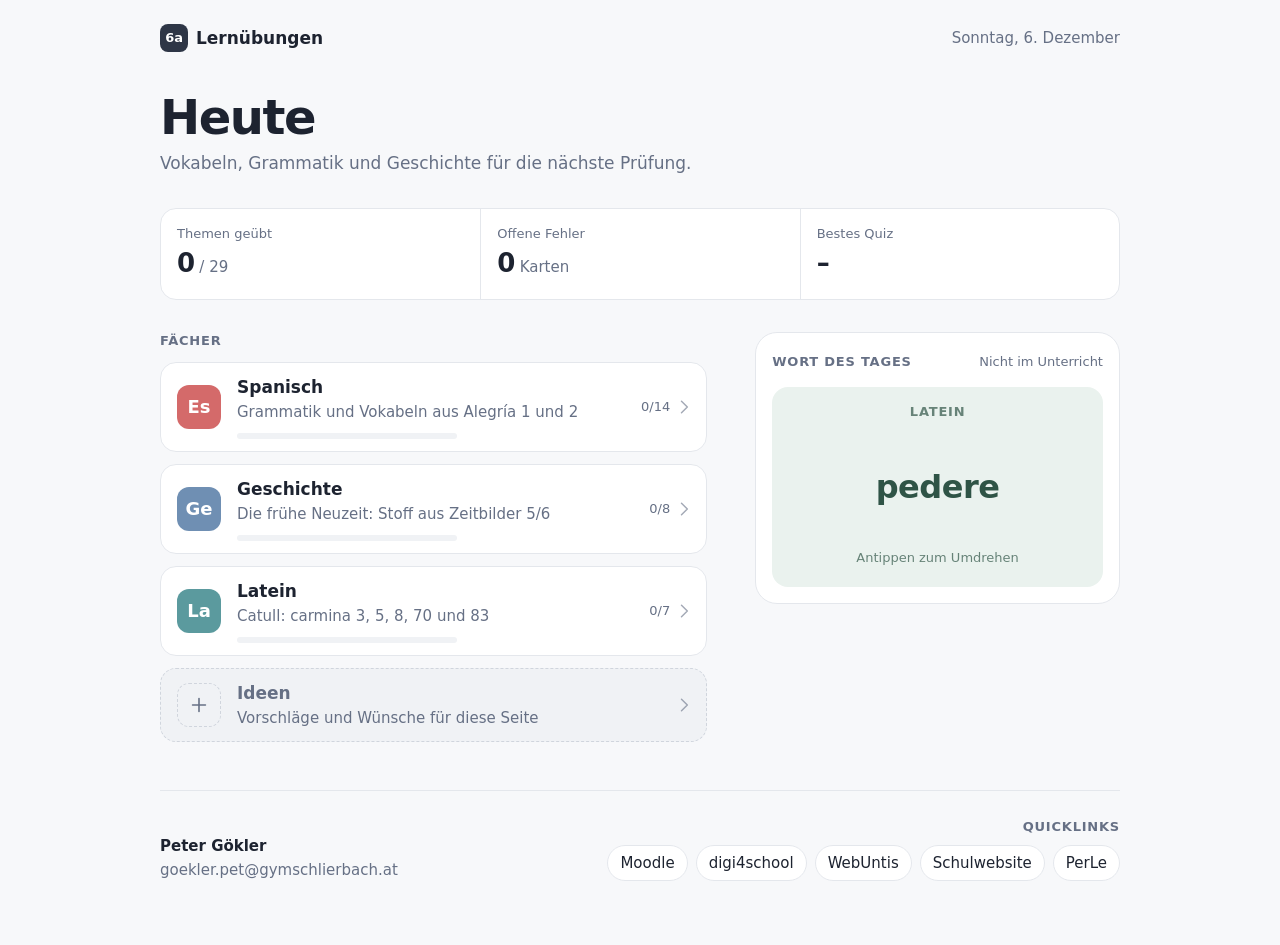
==== index.html @ 44336290 "Start screen: Ideen box, funny Wort des Tages, footer with quicklinks; subject links - Ideen row (al" ====
<!doctype html>
<html lang="de">
<head>
  <meta charset="utf-8">
  <meta name="viewport" content="width=device-width, initial-scale=1, viewport-fit=cover">
  <meta name="theme-color" content="#F7F8FA" media="(prefers-color-scheme: light)">
  <meta name="theme-color" content="#111317" media="(prefers-color-scheme: dark)">
  <meta name="description" content="Karteikarten, Quiz und Trainer für die 6a: Spanisch, Geschichte und Latein.">
  <title>6a Lernübungen</title>
  <link rel="icon" href="data:image/svg+xml,%3Csvg xmlns='http://www.w3.org/2000/svg' viewBox='0 0 32 32'%3E%3Crect width='32' height='32' rx='8' fill='%232E3646'/%3E%3Ctext x='16' y='21.5' text-anchor='middle' font-family='-apple-system,Segoe UI,Roboto,sans-serif' font-size='14' font-weight='700' fill='%23FFFFFF'%3E6a%3C/text%3E%3C/svg%3E">
  <link rel="stylesheet" href="assets/style.css?v=4">
</head>
<body>
  <div id="app"></div>
  <noscript><p class="page">Diese Seite braucht JavaScript.</p></noscript>

  <!-- The list of subjects and topics. Edit this file to add more. -->
  <script src="subjects/index.js?v=4"></script>
  <!-- Funny words for the "Wort des Tages" card (not part of any vocabulary). -->
  <script src="subjects/wort-des-tages.js?v=4"></script>
  <script src="assets/app.js?v=4"></script>
</body>
</html>
---- assets/style.css ----
/* Design tokens: see DESIGN.md. Use these names, not raw values. */
:root {
  color-scheme: light dark;

  --bg: #F7F8FA;
  --surface: #FFFFFF;
  --surface-2: #F0F2F5;
  --border: #E4E7EC;
  --border-strong: #D0D5DD;
  --text: #1D2330;
  --text-2: #667085;
  --primary: #2E3646;
  --primary-hover: #414B5E;
  --on-primary: #FFFFFF;
  --accent: #7BA696;
  --accent-soft: #EAF2EE;
  --on-accent-soft: #2F5446;
  --success: #3E8E66;
  --error: #C8564B;
  --success-bg: rgba(62, 142, 102, 0.10);
  --error-bg: rgba(200, 86, 75, 0.08);
  --bar-bg: rgba(247, 248, 250, 0.88);
  --shadow-card: 0 1px 2px rgba(29, 35, 48, 0.04), 0 8px 24px rgba(29, 35, 48, 0.06);

  --font-sans: -apple-system, BlinkMacSystemFont, "Segoe UI", Roboto, system-ui, sans-serif;
  --font-display: var(--font-sans);
  --ease: cubic-bezier(0.2, 0.7, 0.2, 1);

  --fs-xs: 13px;  --lh-xs: 18px;
  --fs-sm: 15px;  --lh-sm: 22px;
  --fs-md: 17px;  --lh-md: 26px;
  --fs-lg: 20px;  --lh-lg: 28px;
  --fs-xl: 26px;  --lh-xl: 32px;
  --fs-2xl: 34px; --lh-2xl: 40px;
  --fs-3xl: 44px; --lh-3xl: 48px;

  --s-1: 4px; --s-2: 8px; --s-3: 12px; --s-4: 16px;
  --s-5: 24px; --s-6: 32px; --s-7: 48px; --s-8: 64px;

  --r-sm: 12px; --r-md: 16px; --r-lg: 22px; --r-pill: 999px;

  --gutter: 16px;
  --max: 680px;
  --max-wide: 960px;
  --bar-h: 52px;
}

@media (prefers-color-scheme: dark) {
  :root {
    --bg: #111317;
    --surface: #181B21;
    --surface-2: #20242B;
    --border: #2A2F37;
    --border-strong: #3A404A;
    --text: #ECEEF2;
    --text-2: #9AA1AD;
    --primary: #A9CDBD;
    --primary-hover: #BEDACD;
    --on-primary: #12201A;
    --accent: #8DB8A6;
    --accent-soft: #1C2A25;
    --on-accent-soft: #CFE5DA;
    --success: #6CC497;
    --error: #E8877D;
    --success-bg: rgba(108, 196, 151, 0.14);
    --error-bg: rgba(232, 135, 125, 0.14);
    --bar-bg: rgba(17, 19, 23, 0.88);
    --shadow-card: 0 1px 2px rgba(0, 0, 0, 0.4), 0 8px 24px rgba(0, 0, 0, 0.3);
  }
}

@media (min-width: 640px) {
  :root { --gutter: 24px; }
}

/* Base */
*, *::before, *::after { box-sizing: border-box; }
html { -webkit-text-size-adjust: 100%; }
body {
  margin: 0;
  background: var(--bg);
  color: var(--text);
  font: 400 var(--fs-md)/var(--lh-md) var(--font-sans);
  -webkit-font-smoothing: antialiased;
  -webkit-tap-highlight-color: transparent;
}
a { color: var(--text); }
code {
  font: 0.9em ui-monospace, "SF Mono", Menlo, Consolas, monospace;
  background: var(--surface-2);
  padding: 1px 5px;
  border-radius: 6px;
}
:focus-visible { outline: 3px solid var(--primary); outline-offset: 2px; border-radius: 8px; }
button { font: inherit; color: inherit; }
.sr-only {
  position: absolute; width: 1px; height: 1px; overflow: hidden;
  clip: rect(0 0 0 0); white-space: nowrap;
}
.ic { width: 22px; height: 22px; flex: none; }

/* Screen transition (clip so the slide-in never causes sideways scrolling) */
#app { overflow-x: clip; }
.screen { animation: push 240ms var(--ease); }
.screen.is-back { animation-name: pop; }
@keyframes push { from { opacity: 0; transform: translateX(16px); } }
@keyframes pop  { from { opacity: 0; transform: translateX(-16px); } }
@keyframes rise { from { opacity: 0; transform: translateY(10px); } }
@keyframes grow { from { transform: scaleX(0); } }
@keyframes card-in { from { opacity: 0; transform: translateY(12px) scale(0.98); } }
@keyframes correct-pop { 40% { transform: scale(1.02); } }
@keyframes wrong-shake { 20%, 60% { transform: translateX(-5px); } 40%, 80% { transform: translateX(5px); } }

/* ---------- Start screen: "Heute" overview ---------- */
.home {
  max-width: calc(var(--max-wide) + 2 * var(--gutter));
  margin: 0 auto;
  padding: calc(var(--s-4) + env(safe-area-inset-top)) var(--gutter) calc(var(--s-8) + env(safe-area-inset-bottom));
}
.home-top {
  display: flex; align-items: center; justify-content: space-between; gap: var(--s-4);
  min-height: 44px; margin-bottom: var(--s-6);
}
.brand { display: inline-flex; align-items: center; gap: var(--s-2); font-weight: 600; }
.brand-mark {
  width: 28px; height: 28px; border-radius: 8px;
  display: grid; place-items: center;
  background: var(--primary); color: var(--on-primary);
  font-size: 13px; font-weight: 700; letter-spacing: -0.02em;
}
.home-date { font-size: var(--fs-sm); color: var(--text-2); }
.home-title {
  font: 700 clamp(36px, 7vw, 48px)/1.05 var(--font-display);
  letter-spacing: -0.03em;
  margin: 0 0 var(--s-2);
}
.home .lede { margin-bottom: var(--s-6); }

.stats {
  display: grid; grid-template-columns: repeat(3, 1fr);
  margin: 0 0 var(--s-6);
  background: var(--surface);
  border: 1px solid var(--border);
  border-radius: var(--r-md);
}
.stats > div { padding: var(--s-4); min-width: 0; }
.stats > div + div { border-left: 1px solid var(--border); }
.stats dt { font-size: var(--fs-xs); line-height: var(--lh-xs); color: var(--text-2); }
.stats dd {
  margin: var(--s-1) 0 0;
  font: 700 var(--fs-xl)/var(--lh-xl) var(--font-display);
  letter-spacing: -0.02em; font-variant-numeric: tabular-nums;
}
.stats dd small { font-size: var(--fs-sm); font-weight: 500; color: var(--text-2); letter-spacing: 0; }
@media (max-width: 400px) {
  .stats > div { padding: var(--s-3); }
  .stats dd { font-size: var(--fs-lg); }
}

.home-grid { display: grid; gap: var(--s-6); align-items: start; }
@media (min-width: 800px) { .home-grid { grid-template-columns: 1.5fr 1fr; gap: var(--s-7); } }
.home-grid .section-label { margin-top: 0; }
.home-col > * + .section-label { margin-top: var(--s-6); }

.continue {
  display: flex; align-items: center; gap: var(--s-4);
  padding: var(--s-4);
  background: var(--surface);
  border: 1px solid var(--border);
  border-radius: var(--r-md);
  color: inherit; text-decoration: none;
  transition: border-color 150ms, box-shadow 200ms var(--ease), transform 200ms var(--ease);
}
.continue:hover { border-color: var(--border-strong); box-shadow: var(--shadow-card); transform: translateY(-1px); }
.continue:active { transform: scale(0.99); }
.continue .go {
  flex: none; display: inline-flex; align-items: center; gap: var(--s-1);
  min-height: 40px; padding: 0 var(--s-4);
  border-radius: var(--r-pill);
  background: var(--primary); color: var(--on-primary);
  font-size: var(--fs-sm); font-weight: 600;
}

.subject-row .row-text { gap: 2px; }
.subject-row .meter { margin-top: var(--s-2); max-width: 220px; }
.meter { height: 6px; border-radius: var(--r-pill); background: var(--surface-2); overflow: hidden; }
.meter span {
  display: block; height: 100%;
  background: var(--tint, var(--accent)); border-radius: inherit;
  transform-origin: left;
  animation: grow 800ms var(--ease) 250ms both;
}

.wotd-card {
  padding: var(--s-4);
  background: var(--surface);
  border: 1px solid var(--border);
  border-radius: var(--r-lg);
}
.wotd-head { display: flex; align-items: baseline; justify-content: space-between; gap: var(--s-3); margin-bottom: var(--s-3); }
.wotd-head .section-label { margin: 0; }
.wotd-src { font-size: var(--fs-xs); color: var(--text-2); }
.wotd-card .flashcard { height: 200px; border-radius: var(--r-md); }
.wotd-card .face {
  background: var(--accent-soft); color: var(--on-accent-soft);
  border: 0; box-shadow: none; border-radius: var(--r-md);
  padding: var(--s-6) var(--s-4);
}
.wotd-card .face-label, .wotd-card .face-hint { color: var(--on-accent-soft); opacity: 0.7; }
.wotd-card .face-text { font-size: 32px; line-height: 38px; }
.wotd-card .face-text.long { font-size: var(--fs-lg); line-height: var(--lh-lg); }

/* Entrance: items rise in one after another (--i sets the order) */
.reveal { animation: rise 520ms var(--ease) both; animation-delay: calc(var(--i, 0) * 70ms); }

/* ---------- Top bar ---------- */
.bar {
  position: sticky; top: 0; z-index: 10;
  padding-top: env(safe-area-inset-top);
  background: var(--bar-bg);
  -webkit-backdrop-filter: saturate(1.4) blur(12px);
  backdrop-filter: saturate(1.4) blur(12px);
  border-bottom: 1px solid transparent;
  transition: border-color 150ms;
}
.bar.scrolled { border-bottom-color: var(--border); }
.bar-inner {
  max-width: calc(var(--max) + 2 * var(--gutter));
  margin: 0 auto;
  height: var(--bar-h);
  padding: 0 calc(var(--gutter) - var(--s-2));
  display: grid;
  grid-template-columns: 1fr auto 1fr;
  align-items: center;
  gap: var(--s-2);
}
.bar-start { display: flex; min-width: 0; }
.bar-end { display: flex; justify-content: flex-end; min-width: 0; }
.bar-back, .bar-link {
  display: inline-flex; align-items: center; gap: 2px;
  min-height: 44px; padding: 0 var(--s-2);
  color: var(--text); text-decoration: none;
  font-size: var(--fs-md); font-weight: 500;
  border-radius: var(--r-sm);
  min-width: 0;
}
.bar-back span { overflow: hidden; text-overflow: ellipsis; white-space: nowrap; }
.bar-back .ic { margin-left: -4px; }
.bar-link .ic { width: 18px; height: 18px; }
.bar-back:active, .bar-link:active { opacity: 0.6; }
.bar-title {
  font-weight: 600; font-size: var(--fs-md);
  white-space: nowrap; overflow: hidden; text-overflow: ellipsis;
  max-width: 50vw;
  opacity: 0; transition: opacity 150ms;
}
.bar.scrolled .bar-title { opacity: 1; }

/* ---------- Page ---------- */
.page {
  max-width: calc(var(--max) + 2 * var(--gutter));
  margin: 0 auto;
  padding: var(--s-2) var(--gutter) calc(var(--s-8) + env(safe-area-inset-bottom));
}
.page.home-main { max-width: calc(var(--max-wide) + 2 * var(--gutter)); padding-top: var(--s-6); }
.large-title {
  font: 700 var(--fs-2xl)/var(--lh-2xl) var(--font-display);
  letter-spacing: -0.02em;
  margin: var(--s-2) 0 var(--s-2);
}
.lede { color: var(--text-2); margin: 0 0 var(--s-5); max-width: 60ch; }
.section-label {
  font-size: var(--fs-xs); line-height: var(--lh-xs);
  font-weight: 600; letter-spacing: 0.06em; text-transform: uppercase;
  color: var(--text-2);
  margin: var(--s-6) 0 var(--s-3);
}
.home-main > .section-label:first-child { margin-top: 0; }
.notice {
  padding: var(--s-5);
  border: 1px dashed var(--border-strong);
  border-radius: var(--r-md);
  background: var(--surface);
  color: var(--text-2);
}
.notice strong { color: var(--text); display: block; margin-bottom: var(--s-1); }
.loading { color: var(--text-2); }

/* List rows */
.rows { list-style: none; margin: 0; padding: 0; display: grid; gap: var(--s-3); }
.row {
  display: flex; align-items: center; gap: var(--s-4);
  width: 100%; min-height: 72px;
  padding: var(--s-3) var(--s-3) var(--s-3) var(--s-4);
  background: var(--surface);
  border: 1px solid var(--border);
  border-radius: var(--r-md);
  color: inherit; text-decoration: none; text-align: left;
  cursor: pointer;
  transition: border-color 150ms, transform 100ms, background 150ms;
}
.row:hover { border-color: var(--border-strong); }
.row:active { background: var(--surface-2); transform: scale(0.99); }
.row-text { flex: 1; min-width: 0; display: flex; flex-direction: column; }
.row-title { font-size: var(--fs-md); line-height: 24px; font-weight: 600; }
.row-sub { font-size: var(--fs-sm); line-height: var(--lh-sm); color: var(--text-2); }
.row-end {
  display: flex; align-items: center; gap: var(--s-1);
  color: var(--text-2); font-size: var(--fs-xs); white-space: nowrap;
}
.chev { width: 20px; height: 20px; opacity: 0.6; }
.mono {
  flex: none; width: 44px; height: 44px; border-radius: 12px;
  display: grid; place-items: center;
  background: var(--tint, var(--primary)); color: #fff;
  font: 700 18px/1 var(--font-display);
}
.mode-ic {
  flex: none; width: 44px; height: 44px; border-radius: 12px;
  display: grid; place-items: center;
  background: var(--surface-2); color: var(--text);
}
.chip {
  display: inline-block; padding: 2px 8px;
  border-radius: var(--r-pill);
  background: var(--accent-soft); color: var(--on-accent-soft);
  font-size: var(--fs-xs); line-height: var(--lh-xs); font-weight: 600;
}

/* Segmented control */
.seg {
  display: flex; padding: 3px; gap: 3px;
  background: var(--surface-2); border-radius: var(--r-pill);
}
.seg button {
  flex: 1; min-height: 40px; padding: 0 var(--s-2);
  white-space: nowrap;
  border: 0; border-radius: var(--r-pill);
  background: transparent; color: var(--text-2);
  font-size: var(--fs-sm); font-weight: 600; cursor: pointer;
}
.seg button[aria-pressed="true"] {
  background: var(--surface); color: var(--text);
  box-shadow: 0 1px 3px rgba(0, 0, 0, 0.14);
}

/* Buttons */
.btn {
  display: inline-flex; align-items: center; justify-content: center; gap: var(--s-2);
  min-height: 52px; padding: 0 var(--s-5);
  border: 1px solid transparent; border-radius: var(--r-pill);
  font-size: var(--fs-md); font-weight: 600; line-height: 1;
  text-decoration: none; cursor: pointer;
  transition: background 150ms, transform 100ms, border-color 150ms;
}
.btn:active { transform: scale(0.98); }
.btn:disabled { opacity: 0.4; cursor: default; transform: none; }
.btn-primary { background: var(--primary); color: var(--on-primary); }
.btn-primary:hover { background: var(--primary-hover); }
.btn-secondary { background: var(--surface); color: var(--text); border-color: var(--border-strong); }
.btn-secondary:hover { background: var(--surface-2); }
.btn-again { background: var(--surface); color: var(--error); border-color: var(--border-strong); }
.btn-again:hover { background: var(--error-bg); }
.key {
  font-size: var(--fs-xs); font-weight: 600; opacity: 0.6;
  border: 1px solid currentColor; border-radius: 5px; padding: 1px 5px;
}
@media (hover: none) { .key { display: none; } }

/* ---------- Study session ---------- */
.session { min-height: 100vh; min-height: 100dvh; display: flex; flex-direction: column; }
.session-bar {
  position: sticky; top: 0; z-index: 10;
  padding-top: env(safe-area-inset-top);
  background: var(--bg);
}
.session-bar-inner {
  max-width: calc(var(--max) + 2 * var(--gutter));
  margin: 0 auto; height: var(--bar-h);
  padding: 0 var(--gutter) 0 calc(var(--gutter) - 10px);
  display: flex; align-items: center; gap: var(--s-3);
}
.icon-btn {
  flex: none; width: 44px; height: 44px;
  display: grid; place-items: center;
  border-radius: var(--r-pill); color: var(--text-2);
}
.icon-btn:hover { background: var(--surface-2); color: var(--text); }
.track { flex: 1; height: 8px; border-radius: var(--r-pill); background: var(--surface-2); overflow: hidden; }
.track-fill {
  height: 100%; width: 0;
  background: var(--tint, var(--primary));
  border-radius: inherit;
  transition: width 250ms ease-out;
}
.count { font-size: var(--fs-xs); color: var(--text-2); min-width: 44px; text-align: right; font-variant-numeric: tabular-nums; }
.session-main {
  flex: 1; width: 100%;
  max-width: calc(var(--max) + 2 * var(--gutter));
  margin: 0 auto;
  padding: var(--s-4) var(--gutter) var(--s-5);
  display: flex; flex-direction: column; justify-content: center;
}
.actions {
  position: sticky; bottom: 0;
  background: var(--bg);
  padding: var(--s-3) var(--gutter) calc(var(--s-4) + env(safe-area-inset-bottom));
}
.actions:empty, .actions-inner:empty { display: none; }
.actions-inner {
  max-width: var(--max); margin: 0 auto;
  display: flex; gap: var(--s-3);
}
.actions-inner .btn { flex: 1; }

/* Flashcard */
.flashcard {
  display: block; width: 100%;
  height: clamp(260px, 48vh, 420px);
  padding: 0; border: 0; background: none;
  perspective: 1200px; cursor: pointer;
  border-radius: var(--r-lg);
}
.flashcard-inner {
  position: relative; width: 100%; height: 100%;
  transition: transform 300ms ease;
  transform-style: preserve-3d;
}
.flashcard.flipped .flashcard-inner { transform: rotateY(180deg); }
.session .flashcard { animation: card-in 320ms var(--ease) both; }
.flashcard-inner { transition: transform 450ms var(--ease); }
.face {
  position: absolute; inset: 0;
  display: flex; flex-direction: column; align-items: center; justify-content: center;
  padding: var(--s-7) var(--s-5);
  background: var(--surface);
  border: 1px solid var(--border);
  border-radius: var(--r-lg);
  box-shadow: var(--shadow-card);
  text-align: center;
  -webkit-backface-visibility: hidden;
  backface-visibility: hidden;
}
.face-back { transform: rotateY(180deg); }
.face-label {
  position: absolute; top: var(--s-4); left: 0; right: 0;
  font-size: var(--fs-xs); line-height: var(--lh-xs);
  font-weight: 600; letter-spacing: 0.06em; text-transform: uppercase;
  color: var(--text-2);
}
.face-text {
  font: 700 34px/40px var(--font-display);
  letter-spacing: -0.015em;
  overflow-wrap: anywhere;
}
.face-text.long { font-size: var(--fs-lg); line-height: var(--lh-lg); }
.face-note { margin-top: var(--s-3); color: var(--text-2); font-size: var(--fs-sm); line-height: var(--lh-sm); max-width: 40ch; }
.face-hint { position: absolute; bottom: var(--s-4); font-size: var(--fs-xs); color: var(--text-2); }
.card-left { text-align: center; color: var(--text-2); font-size: var(--fs-xs); margin: var(--s-3) 0 0; }

/* Quiz */
.kicker {
  font-size: var(--fs-xs); line-height: var(--lh-xs);
  font-weight: 600; letter-spacing: 0.06em; text-transform: uppercase;
  color: var(--text-2); margin: 0;
}
.q-prompt {
  font: 700 var(--fs-xl)/var(--lh-xl) var(--font-display);
  letter-spacing: -0.01em;
  margin: var(--s-2) 0 var(--s-5);
  overflow-wrap: anywhere;
}
.options { display: grid; gap: var(--s-3); }
.option {
  display: flex; align-items: center; gap: var(--s-3);
  width: 100%; min-height: 56px;
  padding: var(--s-3) var(--s-4);
  background: var(--surface);
  border: 1px solid var(--border);
  border-radius: var(--r-md);
  text-align: left; font-size: var(--fs-md); cursor: pointer;
  transition: border-color 150ms, background 150ms, opacity 150ms;
}
.option:hover:not(:disabled) { border-color: var(--border-strong); }
.option:active:not(:disabled) { background: var(--surface-2); }
.option:disabled { cursor: default; }
.option .num {
  flex: none; width: 28px; height: 28px; border-radius: 8px;
  display: grid; place-items: center;
  background: var(--surface-2); color: var(--text-2);
  font-size: var(--fs-xs); font-weight: 600;
}
.option { animation: rise 320ms var(--ease) both; animation-delay: calc(var(--i, 0) * 45ms); }
.q-prompt, .kicker { animation: rise 320ms var(--ease) both; }
.option.correct { border-color: var(--success); background: var(--success-bg); animation: correct-pop 320ms var(--ease); }
.option.correct .num { background: var(--success); color: var(--surface); }
.option.wrong { border-color: var(--error); background: var(--error-bg); animation: wrong-shake 360ms ease; }
.option.wrong .num { background: var(--error); color: var(--surface); }
.option.dim { opacity: 0.5; }
.feedback {
  margin-top: var(--s-4); padding: var(--s-4);
  border-radius: var(--r-md); background: var(--surface-2);
  font-size: var(--fs-sm); line-height: var(--lh-sm);
  animation: rise 260ms var(--ease) both;
}
.feedback strong { display: block; font-size: var(--fs-md); margin-bottom: 2px; }
.feedback.ok strong { color: var(--success); }
.feedback.bad strong { color: var(--error); }

/* Results */
.results > * { animation: rise 420ms var(--ease) both; }
.results > :nth-child(2) { animation-delay: 60ms; }
.results > :nth-child(n+3) { animation-delay: 120ms; }
.score { font: 700 var(--fs-3xl)/var(--lh-3xl) var(--font-display); letter-spacing: -0.02em; margin: var(--s-2) 0 0; }
.score small { font-size: var(--fs-xl); color: var(--text-2); font-weight: 400; }
.score-msg { color: var(--text-2); margin: var(--s-1) 0 0; }
.review {
  list-style: none; margin: var(--s-3) 0 0; padding: 0;
  background: var(--surface); border: 1px solid var(--border); border-radius: var(--r-md);
}
.review li {
  display: flex; justify-content: space-between; gap: var(--s-4);
  padding: var(--s-3) var(--s-4);
  border-top: 1px solid var(--border);
  font-size: var(--fs-sm); line-height: var(--lh-sm);
}
.review li:first-child { border-top: 0; }
.review .ans { color: var(--text-2); text-align: right; }

/* Saved study page shown inside the app */
.page-screen { height: 100vh; height: 100dvh; display: flex; flex-direction: column; }
@media (max-width: 479px) {
  .page-screen .bar-title { display: none; }
  .page-screen .bar-inner { grid-template-columns: 1fr auto; }
}
.frame { flex: 1; width: 100%; border: 0; background: #fff; }

@media (prefers-reduced-motion: reduce) {
  *, *::before, *::after { animation: none !important; transition: none !important; }
}


/* Ideas row: always the last row of the subject list, quiet grey */
.idea-row { background: var(--surface-2); border-style: dashed; border-color: var(--border-strong); }
.idea-row .row-title { color: var(--text-2); }
.idea-mono { background: transparent; border: 1.5px dashed var(--border-strong); color: var(--text-2); }
.plus { width: 22px; height: 22px; }

/* Ideas form */
.idea-form { display: grid; gap: var(--s-4); max-width: 560px; }
.field { display: grid; gap: var(--s-2); }
.field-label { font-size: var(--fs-sm); line-height: var(--lh-sm); font-weight: 600; }
.field .opt { font-weight: 400; color: var(--text-2); }
.field textarea, .field input {
  width: 100%; box-sizing: border-box;
  font: inherit; font-size: var(--fs-md); color: var(--text);
  background: var(--surface); border: 1px solid var(--border-strong); border-radius: var(--r-sm);
  padding: var(--s-3) var(--s-4);
}
.field textarea { resize: vertical; min-height: 140px; }
.field textarea:focus, .field input:focus { outline: 3px solid var(--primary); outline-offset: 1px; }
.hp { position: absolute; left: -9999px; width: 1px; height: 1px; opacity: 0; }
.idea-status { margin: 0; font-size: var(--fs-sm); }
.idea-status:empty { display: none; }
.idea-status.bad { color: var(--error); }
.idea-form .btn { justify-self: start; min-width: 160px; }

/* Start screen footer: owner on the left, quicklinks on the right */
.home-foot {
  margin-top: var(--s-7); padding-top: var(--s-5);
  border-top: 1px solid var(--border);
  display: flex; flex-wrap: wrap; gap: var(--s-5); justify-content: space-between; align-items: flex-end;
  font-size: var(--fs-sm); line-height: var(--lh-sm); color: var(--text-2);
}
.foot-owner { display: grid; gap: 2px; }
.foot-name { color: var(--text); font-weight: 600; }
.foot-owner a { color: var(--text-2); text-decoration: none; overflow-wrap: anywhere; }
.foot-owner a:hover { text-decoration: underline; }
.foot-links { margin-left: auto; text-align: right; }
.foot-label { font-size: var(--fs-xs); line-height: var(--lh-xs); font-weight: 600; letter-spacing: 0.06em; text-transform: uppercase; }
.foot-links ul { list-style: none; margin: var(--s-2) 0 0; padding: 0; display: flex; flex-wrap: wrap; justify-content: flex-end; gap: var(--s-2); }
.foot-links a {
  display: inline-flex; align-items: center; min-height: 36px; padding: 0 var(--s-3);
  border: 1px solid var(--border); border-radius: 999px; background: var(--surface);
  color: var(--text); text-decoration: none; transition: border-color 150ms;
}
.foot-links a:hover { border-color: var(--border-strong); }
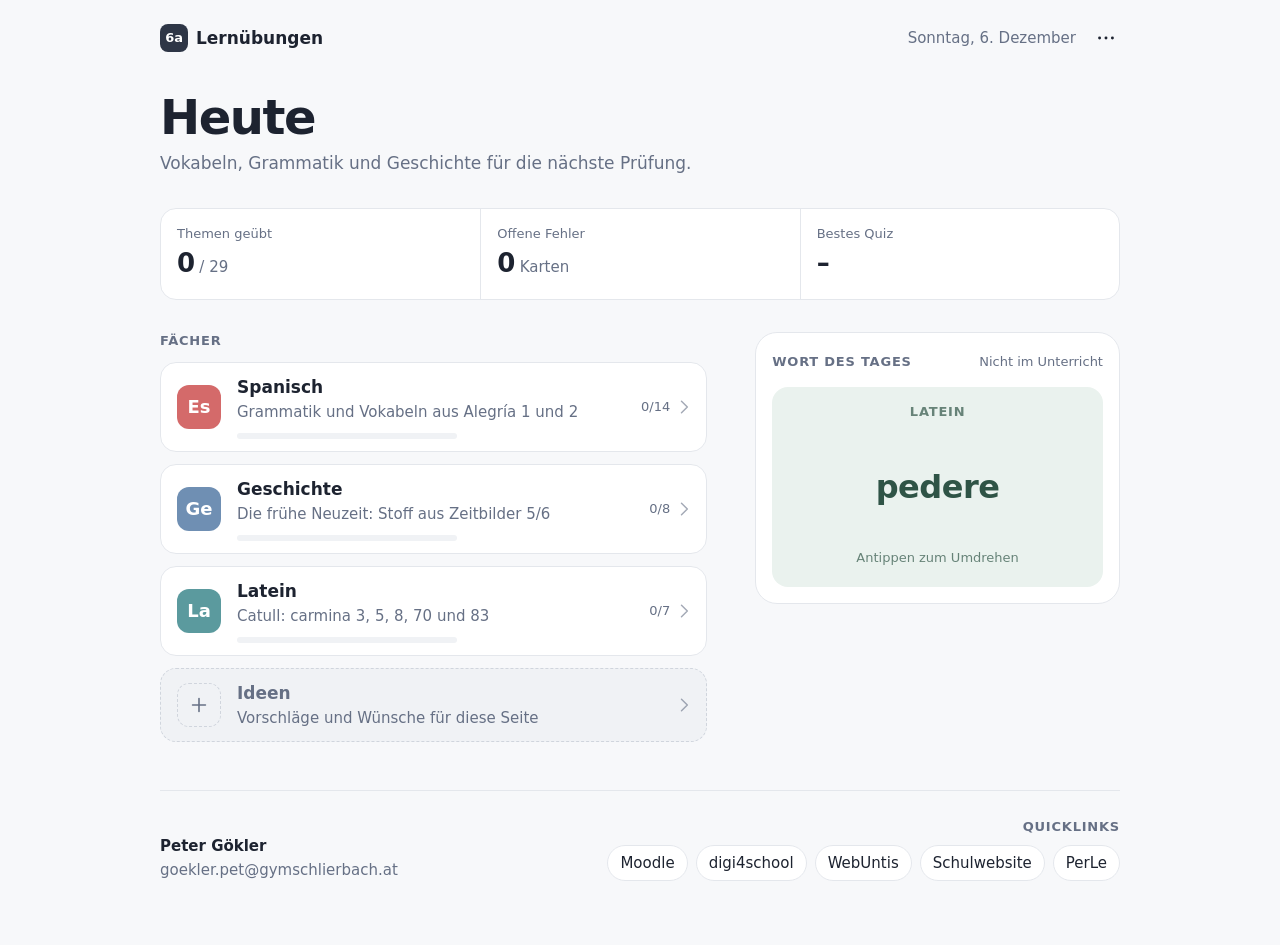
==== commit 8523085b: "Add a … menu with a Spanish translator and a Stowasser-style Latin dictionary Co-Authored-By: Claude" ====
--- a/index.html
+++ b/index.html
@@ -8,16 +8,20 @@
   <meta name="description" content="Karteikarten, Quiz und Trainer für die 6a: Spanisch, Geschichte und Latein.">
   <title>6a Lernübungen</title>
   <link rel="icon" href="data:image/svg+xml,%3Csvg xmlns='http://www.w3.org/2000/svg' viewBox='0 0 32 32'%3E%3Crect width='32' height='32' rx='8' fill='%232E3646'/%3E%3Ctext x='16' y='21.5' text-anchor='middle' font-family='-apple-system,Segoe UI,Roboto,sans-serif' font-size='14' font-weight='700' fill='%23FFFFFF'%3E6a%3C/text%3E%3C/svg%3E">
-  <link rel="stylesheet" href="assets/style.css?v=4">
+  <link rel="stylesheet" href="assets/style.css?v=5">
 </head>
 <body>
   <div id="app"></div>
   <noscript><p class="page">Diese Seite braucht JavaScript.</p></noscript>
 
   <!-- The list of subjects and topics. Edit this file to add more. -->
-  <script src="subjects/index.js?v=4"></script>
+  <script src="subjects/index.js?v=6"></script>
   <!-- Funny words for the "Wort des Tages" card (not part of any vocabulary). -->
   <script src="subjects/wort-des-tages.js?v=4"></script>
-  <script src="assets/app.js?v=4"></script>
+  <script src="assets/app.js?v=6"></script>
+  <!-- Visitor counter (goatcounter.com): counts visits per page, no cookies, no names.
+       Statistics: https://lernen6a.goatcounter.com -->
+  <script>window.goatcounter = { path: function () { return location.hash.slice(1) || "/"; } };</script>
+  <script data-goatcounter="https://lernen6a.goatcounter.com/count" async src="https://gc.zgo.at/count.js"></script>
 </body>
 </html>
--- a/assets/style.css
+++ b/assets/style.css
@@ -585,3 +585,100 @@
   color: var(--text); text-decoration: none; transition: border-color 150ms;
 }
 .foot-links a:hover { border-color: var(--border-strong); }
+
+/* "…" menu in the top right (start screen and top bar): opens the translators */
+.home-tools { display: inline-flex; align-items: center; gap: var(--s-2); margin-right: calc(-1 * var(--s-2)); }
+.more { position: relative; }
+.more-btn {
+  display: grid; place-items: center; width: 44px; height: 44px;
+  border: 0; border-radius: var(--r-pill); background: transparent; color: var(--text);
+  cursor: pointer; transition: background 150ms;
+}
+.more-btn:hover, .more-btn[aria-expanded="true"] { background: var(--surface-2); }
+.more-btn .ic { width: 22px; height: 22px; }
+.more-menu {
+  position: absolute; top: calc(100% + 4px); right: 0; z-index: 20;
+  width: min(300px, calc(100vw - 2 * var(--gutter)));
+  padding: var(--s-2); display: grid; gap: 2px;
+  background: var(--surface); border: 1px solid var(--border); border-radius: var(--r-md);
+  box-shadow: var(--shadow-card);
+}
+.more-menu[hidden] { display: none; }
+.more-item {
+  display: flex; align-items: center; gap: var(--s-3);
+  padding: var(--s-2); border-radius: var(--r-sm);
+  color: var(--text); text-decoration: none; text-align: left;
+}
+.more-item:hover, .more-item:focus-visible { background: var(--surface-2); outline: none; }
+.more-item .mono { width: 36px; height: 36px; border-radius: 10px; font-size: 15px; }
+.more-item .row-title { font-size: var(--fs-sm); line-height: var(--lh-sm); }
+.more-item .row-sub { font-size: var(--fs-xs); line-height: var(--lh-xs); }
+
+/* Translators (assets/uebersetzer.js) */
+.tr-form { display: grid; gap: var(--s-4); max-width: 560px; }
+.tr-form .field textarea { min-height: 96px; }
+.tr-form .field input[type="search"] { -webkit-appearance: none; appearance: none; }
+.tr-buttons .btn { min-width: 160px; }
+.tr-result { max-width: 560px; margin-top: var(--s-5); display: grid; gap: var(--s-4); }
+.tr-result:empty { display: none; }
+.tr-card {
+  padding: var(--s-5); background: var(--surface);
+  border: 1px solid var(--border); border-radius: var(--r-md); box-shadow: var(--shadow-card);
+}
+.tr-text { margin: var(--s-2) 0 0; font-size: var(--fs-lg); line-height: var(--lh-lg); color: var(--text); font-weight: 600; overflow-wrap: anywhere; }
+.tr-speak {
+  margin-top: var(--s-3); min-height: 36px; padding: 0 var(--s-3);
+  border: 1px solid var(--border-strong); border-radius: var(--r-pill);
+  background: var(--surface); color: var(--text); font: inherit; font-size: var(--fs-sm); cursor: pointer;
+}
+.tr-dict { margin-top: var(--s-4); padding-top: var(--s-3); border-top: 1px solid var(--border); }
+.tr-dict .section-label { margin: 0 0 var(--s-2); }
+.tr-dict-row { display: grid; grid-template-columns: 96px 1fr; gap: var(--s-3); padding: var(--s-1) 0; font-size: var(--fs-sm); line-height: var(--lh-sm); }
+.tr-pos { color: var(--text-2); }
+.tr-words { color: var(--text); }
+.tr-ext {
+  justify-self: start; display: inline-flex; align-items: center; gap: 4px;
+  color: var(--text); font-size: var(--fs-sm); font-weight: 500; text-underline-offset: 3px;
+}
+.tr-ext .ic { width: 15px; height: 15px; }
+
+.lex-recent { display: flex; flex-wrap: wrap; align-items: center; gap: var(--s-2); }
+.lex-recent:empty { display: none; }
+.lex-recent .foot-label { color: var(--text-2); margin-right: var(--s-1); }
+.lex-chip { border: 0; font: inherit; font-size: var(--fs-xs); font-weight: 600; cursor: pointer; padding: 4px 10px; }
+.lex-word { display: grid; gap: var(--s-3); }
+.lex-word + .lex-word { margin-top: var(--s-4); padding-top: var(--s-5); border-top: 1px solid var(--border); }
+.lex-q { margin: 0; font-size: var(--fs-xl); line-height: var(--lh-xl); color: var(--text); letter-spacing: -0.01em; }
+.lex-note { margin: 0; font-size: var(--fs-sm); color: var(--text-2); }
+.lex-forms { margin: 0; padding: 0; list-style: none; display: grid; gap: var(--s-1); }
+.lex-forms li {
+  padding: var(--s-2) var(--s-3); border-radius: var(--r-sm);
+  background: var(--accent-soft); color: var(--on-accent-soft);
+  font-size: var(--fs-sm); line-height: var(--lh-sm);
+}
+.lex-entry {
+  padding: var(--s-4) var(--s-5); background: var(--surface);
+  border: 1px solid var(--border); border-radius: var(--r-md);
+}
+.lex-head { display: flex; flex-wrap: wrap; align-items: baseline; gap: var(--s-1) var(--s-3); }
+.lex-lemma { font-size: var(--fs-md); line-height: var(--lh-md); font-weight: 700; color: var(--text); }
+.lex-kind { font-size: var(--fs-sm); color: var(--text-2); font-style: italic; }
+.lex-meanings { margin: var(--s-2) 0 0; padding-left: 1.4em; color: var(--text); font-size: var(--fs-md); line-height: var(--lh-md); }
+.lex-meanings li::marker { color: var(--text-2); font-size: var(--fs-sm); }
+.lex-actions { margin-top: var(--s-3); }
+.lex-btn { min-height: 40px; padding: 0 var(--s-4); font-size: var(--fs-sm); }
+.lex-table:empty { display: none; }
+.lex-table { margin-top: var(--s-3); display: grid; gap: var(--s-3); }
+.lex-scroll { overflow-x: auto; -webkit-overflow-scrolling: touch; }
+.lex-scroll table { border-collapse: collapse; font-size: var(--fs-sm); line-height: var(--lh-sm); min-width: 100%; }
+.lex-scroll th, .lex-scroll td { padding: 4px 10px; border: 1px solid var(--border); text-align: left; vertical-align: top; color: var(--text); }
+.lex-scroll th { background: var(--surface-2); font-weight: 600; color: var(--text-2); }
+.lex-more { margin: 0; display: flex; flex-wrap: wrap; align-items: center; gap: var(--s-2) var(--s-4); font-size: var(--fs-sm); color: var(--text-2); }
+.lex-src { margin: 0; font-size: var(--fs-xs); color: var(--text-2); }
+.home-date { white-space: nowrap; }
+.date-short { display: none; }
+@media (max-width: 420px) {
+  .date-long { display: none; }
+  .date-short { display: inline; }
+}
+.home-top { position: relative; z-index: 5; }
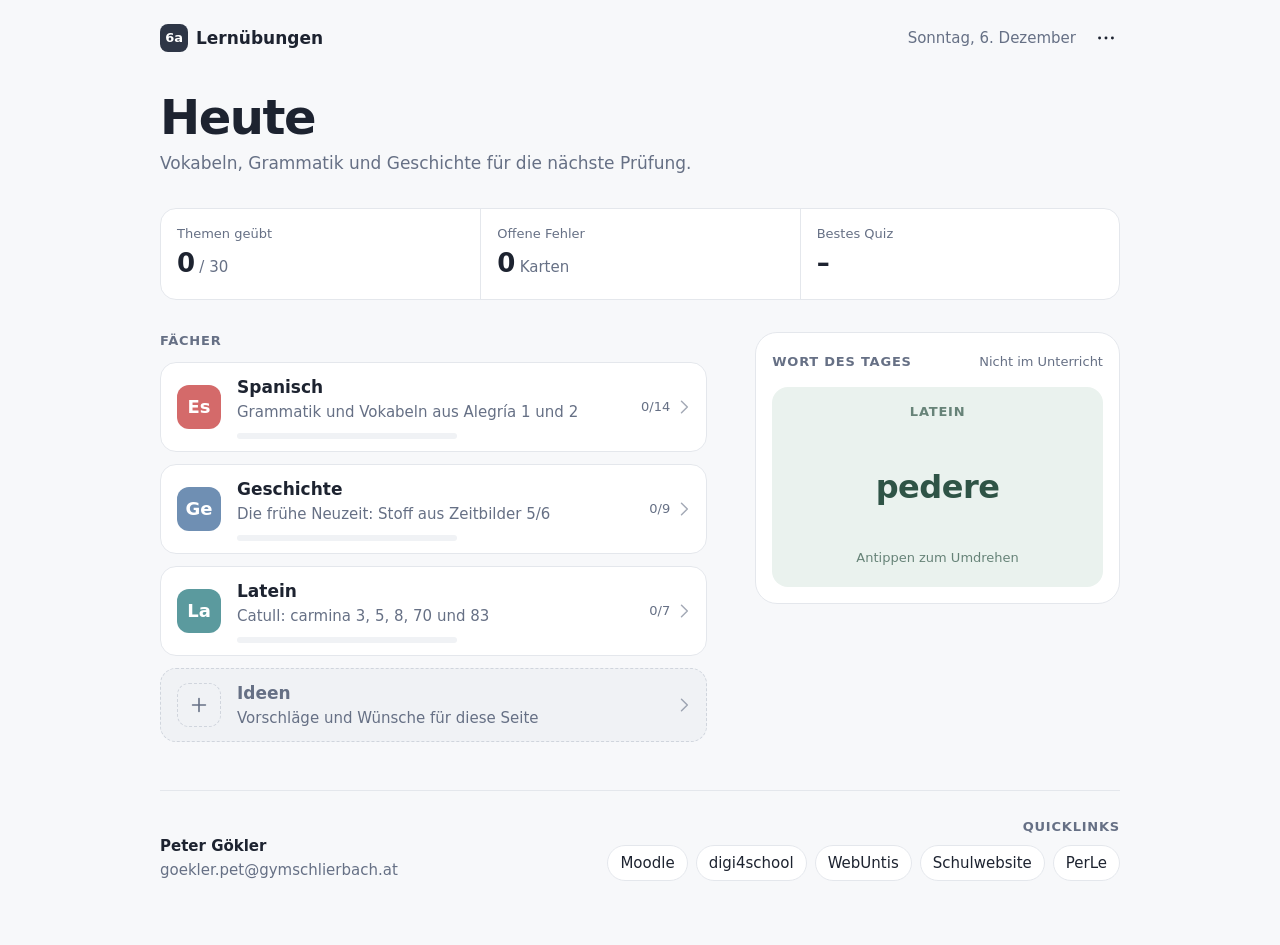
==== commit c6e4d5c5: "Geschichte: add Doomscrollen page linking the facctframez Instagram channel Co-Authored-By: Claude O" ====
--- a/index.html
+++ b/index.html
@@ -8,17 +8,17 @@
   <meta name="description" content="Karteikarten, Quiz und Trainer für die 6a: Spanisch, Geschichte und Latein.">
   <title>6a Lernübungen</title>
   <link rel="icon" href="data:image/svg+xml,%3Csvg xmlns='http://www.w3.org/2000/svg' viewBox='0 0 32 32'%3E%3Crect width='32' height='32' rx='8' fill='%232E3646'/%3E%3Ctext x='16' y='21.5' text-anchor='middle' font-family='-apple-system,Segoe UI,Roboto,sans-serif' font-size='14' font-weight='700' fill='%23FFFFFF'%3E6a%3C/text%3E%3C/svg%3E">
-  <link rel="stylesheet" href="assets/style.css?v=5">
+  <link rel="stylesheet" href="assets/style.css?v=6">
 </head>
 <body>
   <div id="app"></div>
   <noscript><p class="page">Diese Seite braucht JavaScript.</p></noscript>
 
   <!-- The list of subjects and topics. Edit this file to add more. -->
-  <script src="subjects/index.js?v=6"></script>
+  <script src="subjects/index.js?v=7"></script>
   <!-- Funny words for the "Wort des Tages" card (not part of any vocabulary). -->
   <script src="subjects/wort-des-tages.js?v=4"></script>
-  <script src="assets/app.js?v=6"></script>
+  <script src="assets/app.js?v=7"></script>
   <!-- Visitor counter (goatcounter.com): counts visits per page, no cookies, no names.
        Statistics: https://lernen6a.goatcounter.com -->
   <script>window.goatcounter = { path: function () { return location.hash.slice(1) || "/"; } };</script>
--- a/assets/style.css
+++ b/assets/style.css
@@ -682,3 +682,139 @@
   .date-short { display: inline; }
 }
 .home-top { position: relative; z-index: 5; }
+
+/* Menu items are buttons now (they open the tools panel) */
+.more-item { width: 100%; border: 0; background: transparent; font: inherit; cursor: pointer; }
+.tool-mono { background: var(--surface-2); color: var(--text); }
+.tool-mono .ic { width: 20px; height: 20px; }
+
+/* Tools panel: floats over the page so it can be used while studying.
+   Phone: sheet at the bottom (stays above the keyboard via --kb). Desktop: small window, draggable. */
+.tool-panel {
+  position: fixed; z-index: 30;
+  left: 0; right: 0; bottom: var(--kb, 0px);
+  height: min(62vh, 560px); height: min(62dvh, 560px);
+  display: flex; flex-direction: column;
+  background: var(--surface); color: var(--text);
+  border: 1px solid var(--border); border-bottom: 0;
+  border-radius: 20px 20px 0 0;
+  box-shadow: 0 -8px 32px rgba(29, 35, 48, 0.16);
+  padding-bottom: env(safe-area-inset-bottom);
+  animation: tp-in 220ms var(--ease);
+}
+.tool-panel[hidden] { display: none; }
+@keyframes tp-in { from { transform: translateY(24px); opacity: 0; } }
+body.tp-open { padding-bottom: min(62vh, 560px); padding-bottom: min(62dvh, 560px); }
+@media (min-width: 640px) {
+  .tool-panel {
+    left: auto; right: 24px; bottom: 24px; top: auto;
+    width: 380px; height: min(600px, calc(100vh - 48px)); height: min(600px, calc(100dvh - 48px));
+    border-bottom: 1px solid var(--border); border-radius: var(--r-lg);
+    box-shadow: 0 16px 48px rgba(29, 35, 48, 0.2);
+    padding-bottom: 0;
+  }
+  body.tp-open { padding-bottom: 0; }
+  .tp-grip { display: none; }
+}
+@media (pointer: fine) and (min-width: 640px) {
+  .tp-head { cursor: grab; }
+  .tool-panel.dragging { animation: none; user-select: none; }
+  .tool-panel.dragging .tp-head { cursor: grabbing; }
+}
+.tp-head {
+  position: relative; flex: none;
+  display: flex; align-items: center; gap: 4px;
+  padding: 14px 8px 10px 12px;
+  border-bottom: 1px solid var(--border);
+}
+.tp-grip { position: absolute; top: 5px; left: 50%; width: 36px; height: 4px; margin-left: -18px; border-radius: 2px; background: var(--border-strong); }
+.tp-tabs { flex: 1; min-width: 0; }
+.tp-tabs button { min-height: 34px; font-size: var(--fs-xs); }
+.tp-btn {
+  flex: none; display: grid; place-items: center; width: 36px; height: 36px;
+  border: 0; border-radius: var(--r-pill); background: transparent; color: var(--text-2); cursor: pointer;
+}
+.tp-btn:hover { background: var(--surface-2); color: var(--text); }
+.tp-btn .ic { width: 20px; height: 20px; }
+.tp-body { flex: 1; min-height: 0; overflow-y: auto; overscroll-behavior: contain; padding: var(--s-4); }
+.tp-pill {
+  position: fixed; z-index: 30; right: var(--gutter); bottom: calc(var(--s-4) + env(safe-area-inset-bottom));
+  display: inline-flex; align-items: center; gap: var(--s-2);
+  min-height: 44px; padding: 0 var(--s-4) 0 var(--s-3);
+  border: 0; border-radius: var(--r-pill);
+  background: var(--primary); color: var(--on-primary);
+  font: 600 var(--fs-sm)/1 var(--font-sans); cursor: pointer;
+  box-shadow: 0 6px 20px rgba(29, 35, 48, 0.22);
+}
+.tp-pill[hidden] { display: none; }
+.tp-pill .ic { width: 18px; height: 18px; }
+
+/* Tools inside the panel are a bit more compact */
+.tp-body .tr-form { gap: var(--s-3); }
+.tp-body .tr-result { margin-top: var(--s-4); }
+.tp-body .tr-buttons .btn { min-height: 44px; }
+.tp-body .lex-q { font-size: var(--fs-lg); line-height: var(--lh-lg); }
+.tp-body .lex-entry { padding: var(--s-3) var(--s-4); }
+.tp-body .tr-card { padding: var(--s-4); }
+.tr-hint { margin: 0 0 var(--s-3); font-size: var(--fs-sm); line-height: var(--lh-sm); color: var(--text-2); }
+
+/* Calculator (assets/rechner.js) */
+.calc { display: grid; gap: var(--s-3); }
+.calc-screen {
+  display: grid; gap: 2px; padding: var(--s-3) var(--s-4);
+  background: var(--surface-2); border-radius: var(--r-md); text-align: right;
+}
+.calc-input {
+  width: 100%; padding: 0; border: 0; outline: none; background: transparent;
+  font: 600 26px/1.25 var(--font-sans); color: var(--text); text-align: right;
+  font-variant-numeric: tabular-nums;
+}
+.calc-input::placeholder { color: var(--text-2); }
+.calc-result { min-height: 20px; font-size: var(--fs-sm); line-height: 20px; color: var(--text-2); overflow-wrap: anywhere; }
+.calc-result.bad { color: var(--error); }
+.calc-modes { display: flex; align-items: center; justify-content: space-between; gap: var(--s-2); }
+.calc-angle { flex: none; width: 136px; }
+.calc-angle button { min-height: 32px; font-size: var(--fs-xs); }
+.calc-2nd {
+  min-height: 32px; padding: 0 var(--s-4); border: 1px solid var(--border-strong); border-radius: var(--r-pill);
+  background: var(--surface); color: var(--text); font: 600 var(--fs-xs)/1 var(--font-sans); cursor: pointer;
+}
+.calc-2nd[aria-pressed="true"] { background: var(--primary); color: var(--on-primary); border-color: transparent; }
+.calc-keys { display: grid; grid-template-columns: repeat(5, 1fr); gap: 6px; }
+.ck {
+  min-height: 44px; padding: 0 2px;
+  border: 1px solid var(--border); border-radius: 12px;
+  background: var(--surface); color: var(--text);
+  font: 500 18px/1 var(--font-sans); cursor: pointer;
+  touch-action: manipulation; user-select: none; -webkit-user-select: none;
+  transition: background 100ms, transform 80ms;
+}
+.ck:hover { border-color: var(--border-strong); }
+.ck:active { background: var(--surface-2); transform: scale(0.96); }
+.ck-fn { background: var(--surface-2); font-size: var(--fs-sm); }
+.ck-op { background: var(--accent-soft); color: var(--on-accent-soft); border-color: transparent; font-size: 21px; }
+.ck-warn { color: var(--error); font-size: var(--fs-sm); font-weight: 600; }
+.ck-eq { background: var(--primary); color: var(--on-primary); border-color: transparent; font-size: 21px; font-weight: 600; }
+.ck-eq:active { background: var(--primary-hover); }
+@media (max-height: 720px) { .ck { min-height: 38px; } }
+.calc-history ul { list-style: none; margin: var(--s-1) 0 0; padding: 0; }
+.calc-hist-head { display: flex; align-items: center; justify-content: space-between; color: var(--text-2); margin-top: var(--s-2); }
+.calc-hist-clear { border: 0; background: transparent; color: var(--text-2); font: inherit; font-size: var(--fs-xs); cursor: pointer; text-decoration: underline; text-underline-offset: 3px; }
+.calc-history li button {
+  width: 100%; display: flex; justify-content: space-between; gap: var(--s-3);
+  padding: var(--s-2) 0; border: 0; border-top: 1px solid var(--border); background: transparent;
+  font: inherit; font-size: var(--fs-sm); text-align: left; cursor: pointer; color: var(--text);
+}
+.calc-h-expr { color: var(--text-2); overflow-wrap: anywhere; }
+.calc-h-res { font-weight: 600; white-space: nowrap; }
+/* Fit the whole keypad in the phone sheet */
+.calc { gap: var(--s-2); }
+.calc-screen { padding: var(--s-2) var(--s-4); }
+.ck { min-height: 40px; }
+@media (max-height: 720px) { .ck { min-height: 34px; } .calc-input { font-size: 22px; } }
+/* Desktop: a visible grip strip at the top to drag the window by */
+@media (min-width: 640px) {
+  .tp-grip { display: block; }
+  .tp-head { padding-top: 20px; }
+  .tp-grip { top: 7px; }
+}
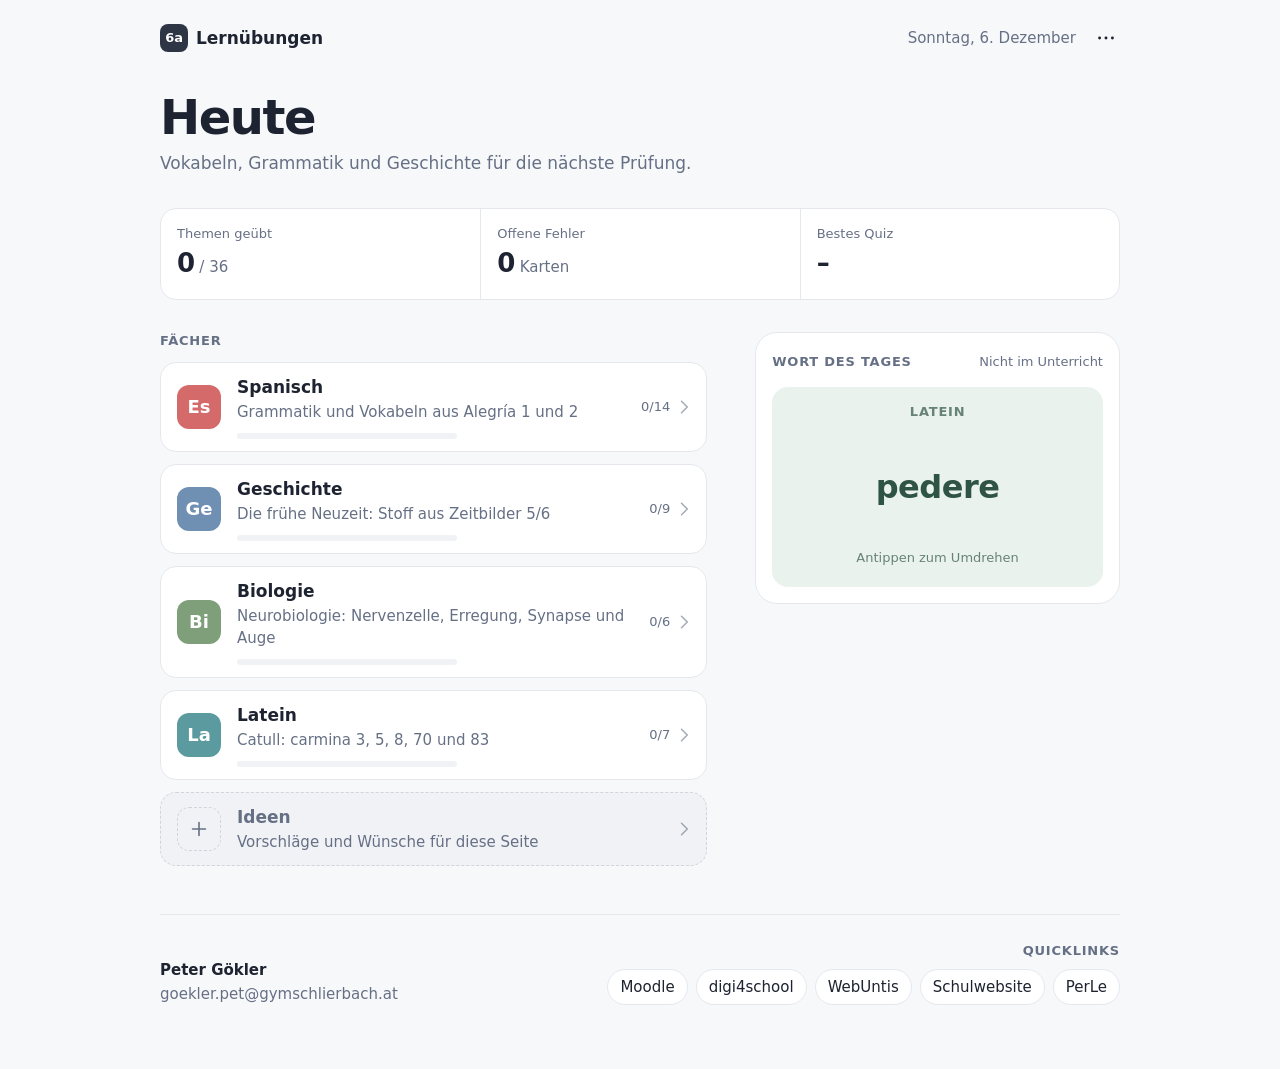
==== commit 9a72af50: "Add Biologie: Neurobiologie trainer, flashcards and a swipe video feed Co-Authored-By: Claude Opus 5" ====
--- a/index.html
+++ b/index.html
@@ -15,7 +15,7 @@
   <noscript><p class="page">Diese Seite braucht JavaScript.</p></noscript>
 
   <!-- The list of subjects and topics. Edit this file to add more. -->
-  <script src="subjects/index.js?v=7"></script>
+  <script src="subjects/index.js?v=8"></script>
   <!-- Funny words for the "Wort des Tages" card (not part of any vocabulary). -->
   <script src="subjects/wort-des-tages.js?v=4"></script>
   <script src="assets/app.js?v=7"></script>
